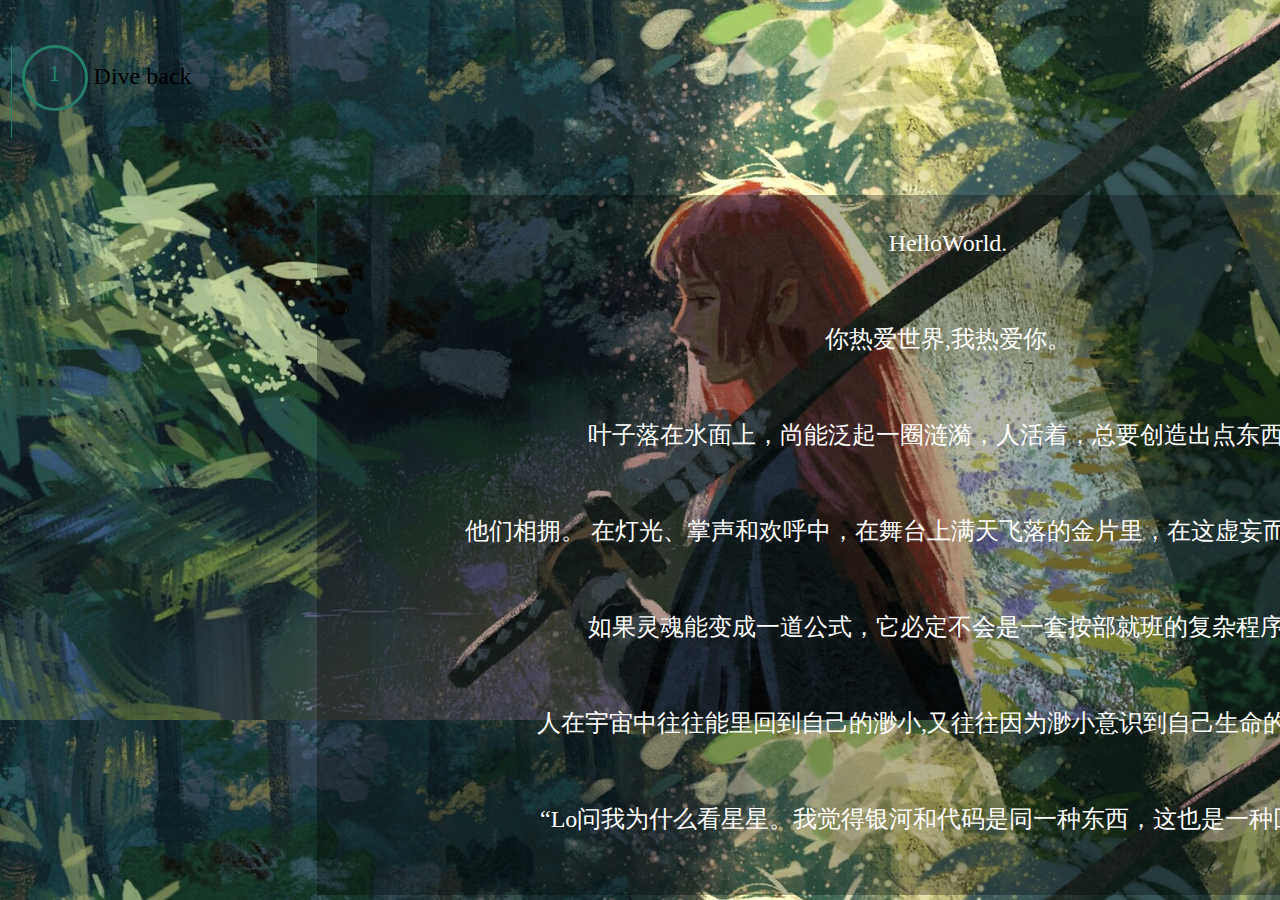
==== C.html @ d17ee663 "1" ====
<!DOCTYPE html>
<html lang="en">

<head>
    <meta charset="UTF-8">
    <meta http-equiv="X-UA-Compatible" content="IE=edge">
    <meta name="viewport" content="width=device-width, initial-scale=1.0">
    <title>Document</title>
    <link rel="stylesheet" href="demo.css">
</head>

<body>
    <div class="bg3 full" id="page3">
        
        <ul class="line float">
            <li><a href="index.html#page3">
                    <div>1</div>
                    <div>Dive back</div>
                </a></li>
        </ul>
    </div>
    <div class="win1 Cx">
        <p>HelloWorld.</p>
        <p>你热爱世界,我热爱你。</p>
        <p>叶子落在水面上，尚能泛起一圈涟漪，人活着，总要创造出点东西。</p>
        <p>他们相拥。

            在灯光、掌声和欢呼中，在舞台上满天飞落的金片里，在这虚妄而盛大的世界。</p>
        <p>如果灵魂能变成一道公式，它必定不会是一套按部就班的复杂程序。</p>
        <p>人在宇宙中往往能里回到自己的渺小,又往往因为渺小意识到自己生命的可贵。</p>
        <p>“Lo问我为什么看星星。我觉得银河和代码是同一种东西，这也是一种回答。”</p>
    </div>
</body>

</html>
---- demo.css ----
*{
    margin: 0px;
    padding: 0;
}


.bg{
    background-attachment: fixed;
    background-position: center;
    background-repeat: no-repeat;
    background-size: cover;
}

.bg1{
    
   background-image: url("img/wallhaven-72rxqo.jpg");
}

.bg2{
    
    background-image: url("img/wallhaven-pkw6y3.jpg");
}

.bg3{
   
    background-image: url("img/wallhaven-y8vlyk_1580x720.png");
}

.bg4{
    background-image: url("img/wallhaven-g75r7d_1580x720\ \(1\).png");
}

html,body{

    width: 100%;

    height: 100%;

}

.full{

   width:100%;

   height:100%;

}

.headline{ position: absolute;
    top: 24%;
    left: 24%;
    color:rgb(72,30,28);
    font-family:Century Gothic;
    font-size:3.7vw;
    line-height: 130%;
    text-align: center;
}

.read{
height:60px;
text-decoration: none;
text-align: center;
line-height: 60px;
font-family:Microsoft YaHei;
font-size:2vw;
font-weight: 200%;
background-color: #10aec2;
opacity:0.75;
color: black;
border-radius: 50px;
display:inline-block;
position: absolute;
top: 70%;
left:28%;
padding-left: 20px;
padding-right: 20px;
box-shadow: 0 3px 5px rgba(0,0,0,.2)
} 

a.re:hover {
    background-color:aqua;
    color:black;
    } 
    
li a {
        text-decoration: none;
        color: black;
}

ul {
	list-style: none;
    position:relative;
    font-family:Tahoma;
    font-size: 150%;		
    padding: 0;
    margin: 0;
    top:5%;
    left:2%;
	width: 300px;
    padding-left: 10px;
    margin-left: -15px;
}


li div:first-child {
		padding: .5em 0 0 1em;
		width: 1.5em;
		height: 2em;
		border: solid 3px #248067;
		border-radius: 2em;
		color: #248067;
		transition: all 0.5s ease-in-out;
}

li div:last-child {
		position: relative;
		top: -2em;
		left: 3em;
		width: 6.5em;
}

li:hover div:first-child {
		width: 10em;
		text-align: left;
		color: #248067;
		background: #248067;
}

li:hover div:last-child {
		color:honeydew;
}

a {
        text-decoration: none;
}

.line{
    border-left:1px #248067 solid;
} 

ul, li {
        list-style: none;
}

.navbar ul {
        display: flex;
}

.navbar a {
        display: flex;
        align-items: center;
        padding: 0 2rem;
        height: 3rem;
        color: gray;
}

.navbar a:hover {
        color: white;
        background:#248067;
}

.float{
    float:left;
}

.win{
    width: 1214px;
    height: 711px;
    margin-top: -288px;
    margin-left: 317px;
    margin-right: 0px;
    background-color:rgba(98, 73, 65, 0.4);
    font-family: Microsoft YaHei;
}

.border{
    display: inline-block;
    margin-top: -10%;
    margin-left: 80%;
    padding-left: 2%;
    padding-right: 2%;
    border-left:0.15vw #248067 solid;
    border-right: 0.15vw #248067 solid;
    font-size: 2.5vw;
    font-family: KaiTi_GB2312;
    font-weight:1000;
    color:black;
}

.hei{
    margin-top: 40px;
}

.tag1{
    display: inline-block;
    background-color:#248067 ;
    width: 26px;
    height: 35px;
}

.tag2{
    font-size: 150%;
    font-family: Microsoft YaHei;
}

.item{
    display: inline-block;
    width: 350px;
    margin-right: 0px;
    margin-left: 160px;
    margin-top: 20px;
}

.itemname{
 display: inline-block;
 width: 100px;
 height: 40px;
 line-height: 60px;
 border-bottom:3px #12a182 dotted;
 text-align: left;
 color: #c4d7d6;
 font-size: 110%;
 font-family: SimHei;
}

.itemvalue{
    display: inline-block;
    width: 220px;
    height: 40px;
    line-height: 60px;
    border-bottom:3px #12a182 dotted;
    text-align: right;
    color: black;
    font-size: 105%;
    font-family: SimHei;
}

.myimg{
    display:inline-block;
    background-image: url("img/wallhaven-nk82y1_500x300.png");
    width: 240px;
    height: 300px;
    background-repeat: no-repeat;
    border-radius: 50px;
    margin-left: 30px;
    margin-top: 20px;
}

.intro{
    display: inline-block;
    width: 850px;
    margin-left: 30px;
    margin-top: 0px;
    text-indent: 2em;
    letter-spacing: 1.5px;
    line-height: 33px;
    padding: 10px;
    border-radius: 20px;
    background-color: rgba(229, 223, 192, 0.2);
}

.music1{
    display: inline-block;
    width: 300px;
    height: 300px;
    border-radius: 150px;
    margin-top: 5px;
    margin-left: 30px;
    margin-right: 70px;
}

.music2{
    display: inline-block;
    width: 300px;
    margin-left: 31px;
    margin-right: 70px;
}
.m1{
    background-image: url("img/T002R500x500M000003JqGSX06gXks.jpg");
}

.m2{
    background-image: url("img/src=http\ _wsingbssdl.kugou.com_4034de728f42205335eaec771981aee5.png&refer=http\ _wsingbssdl.kugou.com&app=2002&size=f9999\,10000&q=a80&n=0&g=0n&fmt=jpeg.jpg");
}

.m3{
    background-image: url("img/cardigan\ \(cabin\ in\ candlelight\ version\)_109951165.jpg");
}

.m4{
    background-image: url("img/1911167978.jpg");
}

.m5{
    background-image: url("img/src=http\ _aliimg.changba.com_cache_photo_083fe1fc-5027-4410-b902-06dbdd86f401_640_640.jpg&refer=http\ _aliimg.changba.com&app=2002&size=f9999\,10000&q=a80&n=0&g=0n&fmt=jpeg.jpg");
}

.m6{
   background-image: url("img/src=http---i0.hdslb.com-bfs-archive-cb86efc639d5734399ee1351c8e57d89e33d0892.jpg&refer=http---i0.hdslb.jpg");
}

.book{
    display: inline-block;
    width: 21%;
    height: 60%;
    margin-left: 5.5%;
    margin-right: 5.5%;
    margin-top: 5%;
    border-radius: 5%;
}

.bname{
    display: inline-block;
    border-bottom: 0.1vw solid rgb(138, 153, 66);
    width: 21%;
    margin-left: 5.5%;
    margin-right: 5.5%;
    margin-top: 1%;
    text-align: center;
    font-size: 1.8vw;
    line-height: 2.5vw;
    color:rgb(138, 153, 66);
    font-family: KaiTi_GB2312;
}

.bo1{
    background-image: url("img/wallhaven-q2ro5q_1280x720.png");
}

.bo2{
    background-image: url("img/wallhaven-39xk69.jpg");
}

.bo3{
    background-image: url("img/wallhaven-8ogzwk_1280x720.png");
}

.win1{
    width: 1214px;
    height: 700px;
    margin-top: -705px;
    margin-left: 317px;
    margin-right: 0px;
    font-family: "YouYuan","Microsoft YaHei";
    background-color: rgba(0,0,0,0.3);
    text-indent: 2em;
}

.win2{
    width: 500px;
    height: 715px;
    margin-top: -710px;
    margin-left: 550px;
    margin-right: 0px;
    font-family:"FZYaoti","Microsoft YaHei";
    background-color: rgba(0,0,0,0.3);
    text-align:center;
}

.mur{
    font-size: 140%;
    line-height: 180%;
    color: white;
    font-weight: 100;
    text-align: center;
}

.Cx{
    font-size: 150%;
    line-height: 400%;
    color: white;
    font-weight: 100;
    text-align: center;
}

.moon{
    font-size: 150%;
    line-height: 145%;
    color: white;
    font-weight: 100;
}
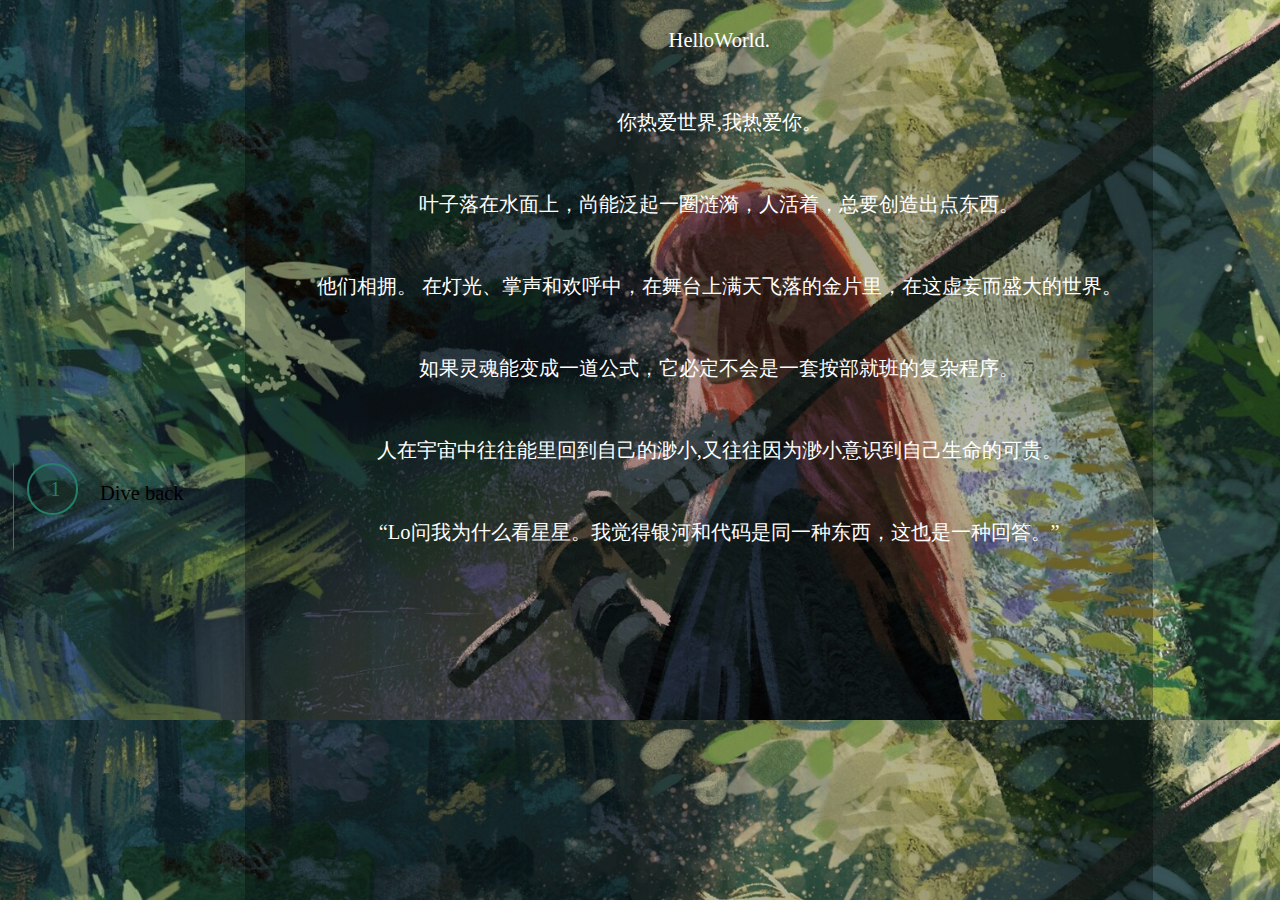
==== commit b5db339d: "3" ====
--- a/C.html
+++ b/C.html
@@ -5,30 +5,30 @@
     <meta charset="UTF-8">
     <meta http-equiv="X-UA-Compatible" content="IE=edge">
     <meta name="viewport" content="width=device-width, initial-scale=1.0">
-    <title>Document</title>
+    <title>Galaxy</title>
     <link rel="stylesheet" href="demo.css">
 </head>
 
 <body>
     <div class="bg3 full" id="page3">
         
-        <ul class="line float">
+        <ul class="line">
             <li><a href="index.html#page3">
                     <div>1</div>
                     <div>Dive back</div>
                 </a></li>
         </ul>
-    </div>
-    <div class="win1 Cx">
-        <p>HelloWorld.</p>
-        <p>你热爱世界,我热爱你。</p>
-        <p>叶子落在水面上，尚能泛起一圈涟漪，人活着，总要创造出点东西。</p>
-        <p>他们相拥。
-
-            在灯光、掌声和欢呼中，在舞台上满天飞落的金片里，在这虚妄而盛大的世界。</p>
-        <p>如果灵魂能变成一道公式，它必定不会是一套按部就班的复杂程序。</p>
-        <p>人在宇宙中往往能里回到自己的渺小,又往往因为渺小意识到自己生命的可贵。</p>
-        <p>“Lo问我为什么看星星。我觉得银河和代码是同一种东西，这也是一种回答。”</p>
+        <div class="win1 Cx">
+            <p>HelloWorld.</p>
+            <p>你热爱世界,我热爱你。</p>
+            <p>叶子落在水面上，尚能泛起一圈涟漪，人活着，总要创造出点东西。</p>
+            <p>他们相拥。
+    
+                在灯光、掌声和欢呼中，在舞台上满天飞落的金片里，在这虚妄而盛大的世界。</p>
+            <p>如果灵魂能变成一道公式，它必定不会是一套按部就班的复杂程序。</p>
+            <p>人在宇宙中往往能里回到自己的渺小,又往往因为渺小意识到自己生命的可贵。</p>
+            <p>“Lo问我为什么看星星。我觉得银河和代码是同一种东西，这也是一种回答。”</p>
+        </div>
     </div>
 </body>
 
--- a/demo.css
+++ b/demo.css
@@ -9,6 +9,7 @@
     background-position: center;
     background-repeat: no-repeat;
     background-size: cover;
+    min-height: 100%;
 }
 
 .bg1{
@@ -88,35 +89,36 @@
 }
 
 ul {
+    display:inline-block;
 	list-style: none;
     position:relative;
     font-family:Tahoma;
-    font-size: 150%;		
-    padding: 0;
-    margin: 0;
-    top:5%;
-    left:2%;
-	width: 300px;
-    padding-left: 10px;
-    margin-left: -15px;
+    font-size: 1.6vw;		
+    top:0%;
+    left:3%;
+	width: 19.75%;
+    padding-left: 1%;
+    margin-left: -2%;
+    text-align: center;
+    line-height: 170%;
 }
 
 
 li div:first-child {
-		padding: .5em 0 0 1em;
-		width: 1.5em;
-		height: 2em;
-		border: solid 3px #248067;
-		border-radius: 2em;
+    padding: 0.5vw 0 0 0.5vw;
+		width: 3.2vw;
+		height: 3.2vw;
+		border: solid 0.2vw #248067;
+		border-radius: 50%;
 		color: #248067;
 		transition: all 0.5s ease-in-out;
 }
 
 li div:last-child {
 		position: relative;
-		top: -2em;
-		left: 3em;
-		width: 6.5em;
+		top: -3.0vw;
+		left: 5vw;
+		width: 8vw;
 }
 
 li:hover div:first-child {
@@ -164,11 +166,9 @@
 }
 
 .win{
-    width: 1214px;
-    height: 711px;
-    margin-top: -288px;
-    margin-left: 317px;
-    margin-right: 0px;
+    display: inline-block;
+    width: 70.9%;
+    height: 100%;
     background-color:rgba(98, 73, 65, 0.4);
     font-family: Microsoft YaHei;
 }
@@ -188,92 +188,113 @@
 }
 
 .hei{
-    margin-top: 40px;
+    margin-top: 3%;
 }
 
 .tag1{
     display: inline-block;
     background-color:#248067 ;
-    width: 26px;
-    height: 35px;
+    width: 2.5%;
+    height: 2.4vw;
 }
 
 .tag2{
-    font-size: 150%;
+    font-size: 1.5vw;
     font-family: Microsoft YaHei;
 }
 
 .item{
     display: inline-block;
-    width: 350px;
-    margin-right: 0px;
-    margin-left: 160px;
-    margin-top: 20px;
+    width: 31%;
+    margin-left: 15%;
+    margin-top: 3%;
 }
 
 .itemname{
  display: inline-block;
- width: 100px;
- height: 40px;
- line-height: 60px;
- border-bottom:3px #12a182 dotted;
+ width: 26%;
+ height: 5vh;
+ line-height: 308%;
+ border-bottom:0.2vw #12a182 dotted;
  text-align: left;
  color: #c4d7d6;
- font-size: 110%;
+ font-size: 1.1vw;
  font-family: SimHei;
 }
 
+a.hua{
+    text-decoration: none;
+}
+
+a.hua:link {
+    color: wheat;
+  }
+  
+  a:visited {
+    color:black;
+  }
+ 
+  a:hover {
+    color:cornflowerblue;
+  }
+
 .itemvalue{
     display: inline-block;
-    width: 220px;
-    height: 40px;
-    line-height: 60px;
+    width: 70%;
+    height: 5vh;
+    line-height: 308%;
     border-bottom:3px #12a182 dotted;
     text-align: right;
     color: black;
-    font-size: 105%;
+    font-size: 1.1vw;
     font-family: SimHei;
 }
 
 .myimg{
     display:inline-block;
     background-image: url("img/wallhaven-nk82y1_500x300.png");
-    width: 240px;
-    height: 300px;
+    width: 21%;
+    height: 19vw;
     background-repeat: no-repeat;
-    border-radius: 50px;
-    margin-left: 30px;
-    margin-top: 20px;
+    border-radius: 20%;
+    margin-left: 3%;
+    margin-top: 2%;
 }
 
 .intro{
     display: inline-block;
-    width: 850px;
-    margin-left: 30px;
-    margin-top: 0px;
+    width: 60%;
+    margin-left: 4%;
     text-indent: 2em;
-    letter-spacing: 1.5px;
-    line-height: 33px;
-    padding: 10px;
-    border-radius: 20px;
+    letter-spacing:1%;
+    line-height: 120%;
+    padding: 2%;
+    border-radius: 10%;
+    font-size:1.2vw;
     background-color: rgba(229, 223, 192, 0.2);
 }
 
 .music1{
     display: inline-block;
-    width: 300px;
-    height: 300px;
-    border-radius: 150px;
-    margin-top: 5px;
-    margin-left: 30px;
-    margin-right: 70px;
+    width: 20vw;
+    height: 20vw;
+    border-radius: 10vw;
+    margin-top: 0.2%;
+    margin-left: 4.5%;
+    margin-right: 2%;
 }
 
 .music2{
     display: inline-block;
-    width: 300px;
-    margin-left: 31px;
-    margin-right: 70px;
+    width: 20vw;
+    margin-left: 4.5%;
+    margin-right: 2%;
+}
+.music3{
+    display: inline-block;
+    width: 20vw;
+    margin-left: 24%;
+    margin-right: 2%;
 }
 .m1{
     background-image: url("img/T002R500x500M000003JqGSX06gXks.jpg");
@@ -336,37 +357,33 @@
 }
 
 .win1{
-    width: 1214px;
-    height: 700px;
-    margin-top: -705px;
-    margin-left: 317px;
-    margin-right: 0px;
+    display: inline-block;
+    width: 70.9%;
+    height: 100%;
     font-family: "YouYuan","Microsoft YaHei";
     background-color: rgba(0,0,0,0.3);
     text-indent: 2em;
 }
 
 .win2{
-    width: 500px;
-    height: 715px;
-    margin-top: -710px;
-    margin-left: 550px;
-    margin-right: 0px;
+    display: inline-block;
+    width: 70.9%;
+    height: 100%;
     font-family:"FZYaoti","Microsoft YaHei";
     background-color: rgba(0,0,0,0.3);
     text-align:center;
 }
 
 .mur{
-    font-size: 140%;
-    line-height: 180%;
+    font-size: 1.3vw;
+    line-height: 200%;
     color: white;
     font-weight: 100;
     text-align: center;
 }
 
 .Cx{
-    font-size: 150%;
+    font-size: 1.6vw;
     line-height: 400%;
     color: white;
     font-weight: 100;
@@ -374,8 +391,8 @@
 }
 
 .moon{
-    font-size: 150%;
-    line-height: 145%;
+    font-size: 1.5vw;
+    line-height: 150%;
     color: white;
     font-weight: 100;
 }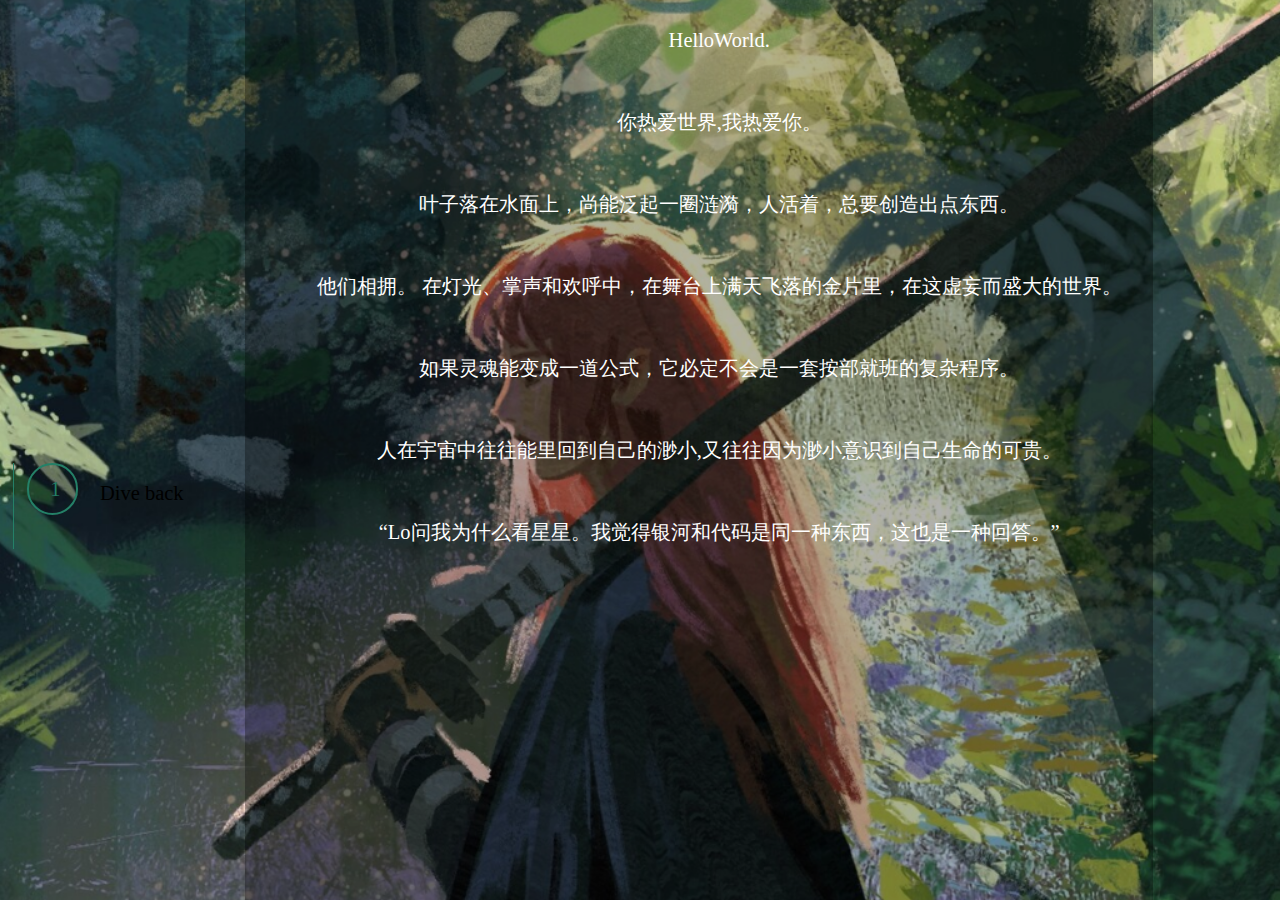
==== commit 5d11fbb1: "4" ====
--- a/C.html
+++ b/C.html
@@ -10,7 +10,7 @@
 </head>
 
 <body>
-    <div class="bg3 full" id="page3">
+    <div class="bg3 bg full" id="page3">
         
         <ul class="line">
             <li><a href="index.html#page3">
